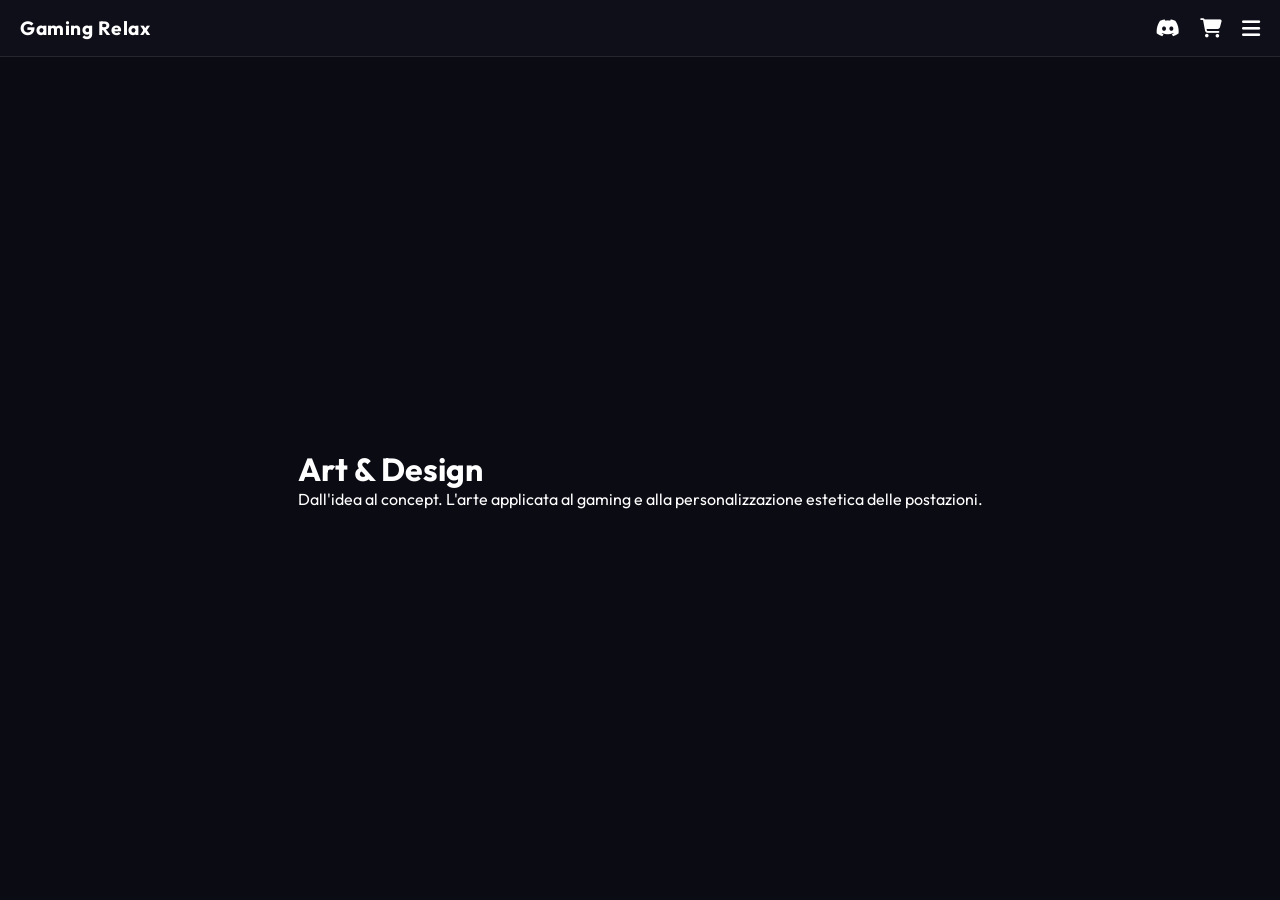
==== art.html @ c6713aaa "Create art.html" ====
<!DOCTYPE html>
<html lang="it">
<head>
    <meta charset="UTF-8">
    <meta name="viewport" content="width=device-width, initial-scale=1.0">
    <title>Art & Design - Gaming Relax</title>
    <link rel="stylesheet" href="style.css">
    <link href="https://fonts.googleapis.com/css2?family=Outfit:wght@300;400;600;700&display=swap" rel="stylesheet">
    <link rel="stylesheet" href="https://cdnjs.cloudflare.com/ajax/libs/font-awesome/6.4.0/css/all.min.css">
</head>
<body>

    <header class="site-header">
        <div class="logo-container">
            <img src="logo.png" alt="Logo" class="logo-img" onerror="this.style.display='none'">
            <span class="logo-text">Gaming Relax</span>
        </div>
        <div class="nav-icons">
            <a href="https://discord.com" target="_blank" class="icon-link"><i class="fa-brands fa-discord"></i></a>
            <a href="carrello.html" class="icon-link cart-icon"><i class="fa-solid fa-cart-shopping"></i></a>
            <button class="menu-btn" id="menuToggle"><i class="fa-solid fa-bars"></i></button>
        </div>
    </header>

    <nav class="dropdown-menu" id="dropdownMenu">
        <a href="index.html">Home</a>
        <a href="store.html">Store</a>
        <a href="art.html">Art & Design</a>
        <a href="chisiamo.html">Chi Siamo</a>
        <a href="contatti.html">Contatti</a>
    </nav>

    <main class="main-content">
        <div class="art-container">
            <h1 class="page-title">Art & Design</h1>
            <p class="about-text">Dall'idea al concept. L'arte applicata al gaming e alla personalizzazione estetica delle postazioni.</p>
        </div>
    </main>

    <script>
        const menuToggle = document.getElementById('menuToggle');
        const dropdownMenu = document.getElementById('dropdownMenu');
        menuToggle.addEventListener('click', () => dropdownMenu.classList.toggle('active'));
    </script>
</body>
</html>
---- style.css ----
* {
    margin: 0;
    padding: 0;
    box-sizing: border-box;
    font-family: 'Outfit', sans-serif;
}

body {
    background-color: #0b0b14;
    color: #ffffff;
    min-height: 100vh;
    display: flex;
    flex-direction: column;
}

/* Header */
.site-header {
    display: flex;
    justify-content: space-between;
    align-items: center;
    padding: 15px 20px;
    background-color: rgba(15, 15, 26, 0.95);
    border-bottom: 1px solid rgba(255, 255, 255, 0.1);
    position: sticky;
    top: 0;
    z-index: 1000;
}

.logo-container {
    display: flex;
    align-items: center;
    gap: 10px;
}

.logo-img {
    width: 35px;
    height: 35px;
    border-radius: 50%;
    object-fit: cover;
}

.logo-text {
    font-size: 1.2rem;
    font-weight: 700;
    letter-spacing: 0.5px;
}

.nav-icons {
    display: flex;
    align-items: center;
    gap: 20px;
}

.icon-link {
    color: #ffffff;
    font-size: 1.2rem;
    text-decoration: none;
    transition: color 0.2s;
}

.icon-link:hover {
    color: #ccff00;
}

.menu-btn {
    background: none;
    border: none;
    color: #ffffff;
    font-size: 1.3rem;
    cursor: pointer;
}

/* Menu a tendina */
.dropdown-menu {
    position: absolute;
    top: 65px;
    right: 20px;
    background-color: #161625;
    border: 1px solid rgba(255, 255, 255, 0.1);
    border-radius: 12px;
    display: flex;
    flex-direction: column;
    width: 180px;
    box-shadow: 0 10px 30px rgba(0,0,0,0.5);
    opacity: 0;
    pointer-events: none;
    transform: translateY(-10px);
    transition: all 0.3s ease;
    z-index: 999;
}

.dropdown-menu.active {
    opacity: 1;
    pointer-events: auto;
    transform: translateY(0);
}

.dropdown-menu a {
    padding: 12px 20px;
    color: #ffffff;
    text-decoration: none;
    font-size: 0.95rem;
    border-bottom: 1px solid rgba(255, 255, 255, 0.05);
    transition: background 0.2s, color 0.2s;
}

.dropdown-menu a:last-child {
    border-bottom: none;
}

.dropdown-menu a:hover {
    background-color: rgba(204, 255, 0, 0.1);
    color: #ccff00;
}

/* Main Content */
.main-content {
    flex: 1;
    display: flex;
    justify-content: center;
    align-items: center;
    padding: 20px;
}

/* Product Card */
.product-card {
    background-color: #131320;
    border: 1px solid rgba(255, 255, 255, 0.08);
    border-radius: 16px;
    width: 100%;
    max-width: 400px;
    overflow: hidden;
    box-shadow: 0 8px 32px rgba(0, 0, 0, 0.4);
}

.product-banner {
    height: 220px;
    background: linear-gradient(135deg, #0f2027, #203a43, #2c5364);
    background-size: cover;
    background-position: center;
    display: flex;
    align-items: center;
    justify-content: center;
    position: relative;
    border-bottom: 1px solid rgba(255, 255, 255, 0.05);
}

.banner-text-overlay {
    font-size: 2rem;
    font-weight: 700;
    color: #ccff00;
    text-shadow: 0 0 15px rgba(204, 255, 0, 0.6);
    letter-spacing: 2px;
}

.product-info {
    padding: 20px;
}

.product-category {
    font-size: 0.8rem;
    color: #b19cd9;
    font-weight: 600;
    letter-spacing: 1px;
    text-transform: uppercase;
}

.product-title-row {
    display: flex;
    justify-content: space-between;
    align-items: center;
    margin-top: 8px;
    margin-bottom: 20px;
}

.product-title-row h2 {
    font-size: 1.4rem;
    font-weight: 600;
}

.wishlist-icons {
    display: flex;
    gap: 10px;
    font-size: 1.2rem;
}

.wishlist-icons .fa-regular {
    color: #aaa;
}

.active-heart {
    color: #b19cd9;
}

.product-footer {
    display: flex;
    justify-content: space-between;
    align-items: center;
}

.price {
    font-size: 1.2rem;
    font-weight: 700;
}

.btn-buy {
    background-color: #ccff00;
    color: #000000;
    padding: 10px 24px;
    border-radius: 8px;
    font-weight: 700;
    text-decoration: none;
    transition: transform 0.2s, box-shadow 0.2s;
}

.btn-buy:hover {
    transform: scale(1.05);
    box-shadow: 0 0 15px rgba(204, 255, 0, 0.4);
}
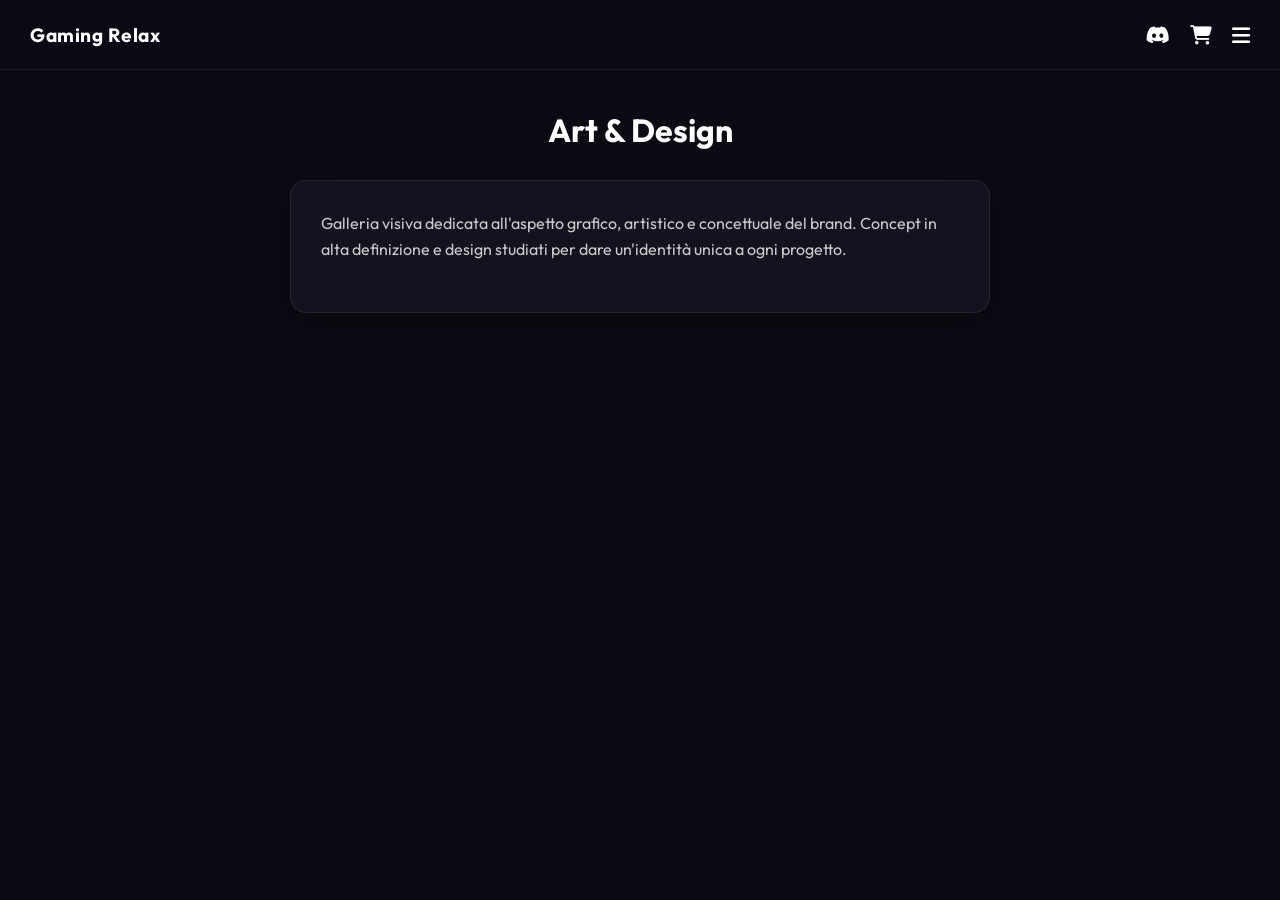
==== commit a8a2486f: "Update art.html" ====
--- a/art.html
+++ b/art.html
@@ -24,16 +24,17 @@
 
     <nav class="dropdown-menu" id="dropdownMenu">
         <a href="index.html">Home</a>
-        <a href="store.html">Store</a>
+        <a href="work.html">Work</a>
+        <a href="custom.html">Custom</a>
         <a href="art.html">Art & Design</a>
-        <a href="chisiamo.html">Chi Siamo</a>
+        <a href="about.html">Chi Siamo</a>
         <a href="contatti.html">Contatti</a>
     </nav>
 
     <main class="main-content">
-        <div class="art-container">
-            <h1 class="page-title">Art & Design</h1>
-            <p class="about-text">Dall'idea al concept. L'arte applicata al gaming e alla personalizzazione estetica delle postazioni.</p>
+        <h1 class="page-title">Art & Design</h1>
+        <div class="content-box">
+            <p class="section-text">Galleria visiva dedicata all'aspetto grafico, artistico e concettuale del brand. Concept in alta definizione e design studiati per dare un'identità unica a ogni progetto.</p>
         </div>
     </main>
 
--- a/style.css
+++ b/style.css
@@ -13,30 +13,35 @@
     flex-direction: column;
 }
 
-/* Header */
+/* HEADER FISSA */
 .site-header {
+    position: fixed;
+    top: 0;
+    left: 0;
+    width: 100%;
+    height: 70px;
+    background-color: rgba(11, 11, 20, 0.9);
+    backdrop-filter: blur(10px);
     display: flex;
     justify-content: space-between;
     align-items: center;
-    padding: 15px 20px;
-    background-color: rgba(15, 15, 26, 0.95);
-    border-bottom: 1px solid rgba(255, 255, 255, 0.1);
-    position: sticky;
-    top: 0;
+    padding: 0 30px;
+    border-bottom: 1px solid rgba(255, 255, 255, 0.08);
     z-index: 1000;
 }
 
 .logo-container {
     display: flex;
     align-items: center;
-    gap: 10px;
+    gap: 12px;
 }
 
 .logo-img {
-    width: 35px;
-    height: 35px;
+    width: 40px;
+    height: 40px;
     border-radius: 50%;
     object-fit: cover;
+    border: 2px solid #ccff00;
 }
 
 .logo-text {
@@ -54,8 +59,8 @@
 .icon-link {
     color: #ffffff;
     font-size: 1.2rem;
+    transition: color 0.2s ease;
     text-decoration: none;
-    transition: color 0.2s;
 }
 
 .icon-link:hover {
@@ -68,152 +73,329 @@
     color: #ffffff;
     font-size: 1.3rem;
     cursor: pointer;
-}
-
-/* Menu a tendina */
+    transition: color 0.2s ease;
+}
+
+.menu-btn:hover {
+    color: #ccff00;
+}
+
+/* MENU A TENDINA */
 .dropdown-menu {
-    position: absolute;
-    top: 65px;
-    right: 20px;
-    background-color: #161625;
-    border: 1px solid rgba(255, 255, 255, 0.1);
-    border-radius: 12px;
-    display: flex;
-    flex-direction: column;
-    width: 180px;
-    box-shadow: 0 10px 30px rgba(0,0,0,0.5);
-    opacity: 0;
-    pointer-events: none;
-    transform: translateY(-10px);
-    transition: all 0.3s ease;
+    position: fixed;
+    top: 70px;
+    right: -100%;
+    width: 280px;
+    height: calc(100vh - 70px);
+    background-color: #131320;
+    border-left: 1px solid rgba(255, 255, 255, 0.08);
+    display: flex;
+    flex-direction: column;
+    padding: 30px;
+    gap: 20px;
+    transition: right 0.3s ease-in-out;
     z-index: 999;
 }
 
 .dropdown-menu.active {
-    opacity: 1;
-    pointer-events: auto;
-    transform: translateY(0);
+    right: 0;
 }
 
 .dropdown-menu a {
-    padding: 12px 20px;
-    color: #ffffff;
+    color: #cccccc;
     text-decoration: none;
-    font-size: 0.95rem;
-    border-bottom: 1px solid rgba(255, 255, 255, 0.05);
-    transition: background 0.2s, color 0.2s;
-}
-
-.dropdown-menu a:last-child {
-    border-bottom: none;
+    font-size: 1.1rem;
+    font-weight: 600;
+    transition: color 0.2s ease;
 }
 
 .dropdown-menu a:hover {
-    background-color: rgba(204, 255, 0, 0.1);
     color: #ccff00;
 }
 
-/* Main Content */
+/* MAIN CONTENT CONTAINER */
 .main-content {
+    margin-top: 90px;
+    padding: 20px;
     flex: 1;
     display: flex;
-    justify-content: center;
-    align-items: center;
-    padding: 20px;
-}
-
-/* Product Card */
+    flex-direction: column;
+    align-items: center;
+    max-width: 1200px;
+    width: 100%;
+    margin-left: auto;
+    margin-right: auto;
+}
+
+.page-title {
+    font-size: 2rem;
+    font-weight: 700;
+    margin-bottom: 30px;
+    color: #ffffff;
+    text-align: center;
+}
+
+/* HERO SECTION (HOME) */
+.hero-section {
+    width: 100%;
+    padding: 60px 20px;
+    text-align: center;
+    background: radial-gradient(circle at center, #1b1b3a 0%, #0b0b14 70%);
+    border-radius: 20px;
+    margin-bottom: 40px;
+    border: 1px solid rgba(255, 255, 255, 0.05);
+}
+
+.hero-title {
+    font-size: 2.5rem;
+    font-weight: 700;
+    color: #ffffff;
+    margin-bottom: 15px;
+    letter-spacing: -0.5px;
+}
+
+.hero-title span {
+    color: #ccff00;
+}
+
+/* GRIGLIA PRODOTTI / VETRINA */
+.products-grid {
+    display: grid;
+    grid-template-columns: repeat(auto-fit, minmax(280px, 1fr));
+    gap: 25px;
+    width: 100%;
+}
+
 .product-card {
     background-color: #131320;
     border: 1px solid rgba(255, 255, 255, 0.08);
     border-radius: 16px;
-    width: 100%;
-    max-width: 400px;
     overflow: hidden;
-    box-shadow: 0 8px 32px rgba(0, 0, 0, 0.4);
+    display: flex;
+    flex-direction: column;
+    transition: transform 0.2s ease, border-color 0.2s ease;
+}
+
+.product-card:hover {
+    transform: translateY(-5px);
+    border-color: rgba(204, 255, 0, 0.3);
 }
 
 .product-banner {
-    height: 220px;
-    background: linear-gradient(135deg, #0f2027, #203a43, #2c5364);
-    background-size: cover;
-    background-position: center;
+    height: 180px;
+    position: relative;
     display: flex;
     align-items: center;
     justify-content: center;
-    position: relative;
-    border-bottom: 1px solid rgba(255, 255, 255, 0.05);
+    background: linear-gradient(135deg, #2b1055, #7597de);
+}
+
+.wishlist-btn {
+    position: absolute;
+    top: 15px;
+    right: 15px;
+    background: rgba(0, 0, 0, 0.4);
+    border: none;
+    color: #ffffff;
+    width: 35px;
+    height: 35px;
+    border-radius: 50%;
+    cursor: pointer;
+    display: flex;
+    align-items: center;
+    justify-content: center;
+    transition: background 0.2s, color 0.2s;
+}
+
+.wishlist-btn:hover {
+    background: #ff3366;
+    color: #fff;
 }
 
 .banner-text-overlay {
-    font-size: 2rem;
-    font-weight: 700;
-    color: #ccff00;
-    text-shadow: 0 0 15px rgba(204, 255, 0, 0.6);
+    font-size: 1.5rem;
+    font-weight: 700;
     letter-spacing: 2px;
+    color: #ffffff;
+    text-shadow: 0 2px 10px rgba(0,0,0,0.5);
 }
 
 .product-info {
     padding: 20px;
+    display: flex;
+    flex-direction: column;
+    gap: 12px;
+    flex: 1;
 }
 
 .product-category {
-    font-size: 0.8rem;
-    color: #b19cd9;
-    font-weight: 600;
+    font-size: 0.75rem;
+    font-weight: 700;
+    color: #d946ef;
+    text-transform: uppercase;
     letter-spacing: 1px;
-    text-transform: uppercase;
-}
-
-.product-title-row {
+}
+
+.product-name {
+    font-size: 1.25rem;
+    font-weight: 700;
+    color: #ffffff;
+}
+
+.product-footer {
     display: flex;
     justify-content: space-between;
     align-items: center;
-    margin-top: 8px;
-    margin-bottom: 20px;
-}
-
-.product-title-row h2 {
-    font-size: 1.4rem;
-    font-weight: 600;
-}
-
-.wishlist-icons {
-    display: flex;
-    gap: 10px;
-    font-size: 1.2rem;
-}
-
-.wishlist-icons .fa-regular {
-    color: #aaa;
-}
-
-.active-heart {
-    color: #b19cd9;
-}
-
-.product-footer {
-    display: flex;
-    justify-content: space-between;
-    align-items: center;
+    margin-top: auto;
+    padding-top: 15px;
+    border-top: 1px solid rgba(255, 255, 255, 0.05);
 }
 
 .price {
     font-size: 1.2rem;
     font-weight: 700;
+    color: #ffffff;
 }
 
 .btn-buy {
     background-color: #ccff00;
-    color: #000000;
-    padding: 10px 24px;
-    border-radius: 8px;
+    color: #0b0b14;
+    padding: 10px 20px;
+    border-radius: 10px;
     font-weight: 700;
     text-decoration: none;
-    transition: transform 0.2s, box-shadow 0.2s;
+    transition: background 0.2s, transform 0.1s;
 }
 
 .btn-buy:hover {
-    transform: scale(1.05);
-    box-shadow: 0 0 15px rgba(204, 255, 0, 0.4);
-}
+    background-color: #b3e600;
+    transform: scale(1.02);
+}
+
+/* SEZIONI GENERALI (Work, Custom, Art, About, Contatti, Carrello) */
+.content-box {
+    background-color: #131320;
+    border: 1px solid rgba(255, 255, 255, 0.08);
+    border-radius: 16px;
+    padding: 30px;
+    width: 100%;
+    max-width: 700px;
+    box-shadow: 0 8px 32px rgba(0, 0, 0, 0.4);
+}
+
+.section-text {
+    font-size: 1rem;
+    color: #cccccc;
+    line-height: 1.6;
+    margin-bottom: 20px;
+}
+
+/* CARRELLO & CHECKOUT SPECIFICO */
+.checkout-container {
+    display: flex;
+    flex-direction: column;
+    gap: 20px;
+    width: 100%;
+    max-width: 600px;
+}
+
+.coupon-box {
+    display: flex;
+    gap: 10px;
+}
+
+.coupon-input {
+    flex: 1;
+    background-color: #0b0b14;
+    border: 1px solid rgba(255, 255, 255, 0.1);
+    border-radius: 10px;
+    padding: 12px 15px;
+    color: #ffffff;
+    font-size: 0.95rem;
+}
+
+.coupon-input:focus {
+    outline: none;
+    border-color: #ccff00;
+}
+
+.coupon-btn {
+    background-color: #ffffff;
+    color: #0b0b14;
+    border: none;
+    border-radius: 10px;
+    padding: 0 20px;
+    font-weight: 700;
+    cursor: pointer;
+    transition: background 0.2s;
+}
+
+.coupon-btn:hover {
+    background-color: #ccff00;
+}
+
+.shipping-info {
+    font-size: 0.9rem;
+    color: #999999;
+    background-color: rgba(255, 255, 255, 0.02);
+    border-left: 3px solid #d946ef;
+    padding: 15px;
+    border-radius: 0 10px 10px 0;
+    line-height: 1.5;
+}
+
+.cost-summary {
+    display: flex;
+    flex-direction: column;
+    gap: 10px;
+    padding: 20px 0;
+    border-top: 1px solid rgba(255, 255, 255, 0.08);
+    border-bottom: 1px solid rgba(255, 255, 255, 0.08);
+}
+
+.cost-row {
+    display: flex;
+    justify-content: space-between;
+    font-size: 0.95rem;
+    color: #cccccc;
+}
+
+.cost-row.total {
+    font-size: 1.2rem;
+    font-weight: 700;
+    color: #ccff00;
+}
+
+.tax-note {
+    font-size: 0.8rem;
+    color: #777777;
+    font-style: italic;
+}
+
+/* PAGAMENTI ESTERNI */
+.payments-grid {
+    display: grid;
+    grid-template-columns: repeat(2, 1fr);
+    gap: 15px;
+    width: 100%;
+}
+
+.payment-btn {
+    background-color: #1c1c2e;
+    border: 1px solid rgba(255, 255, 255, 0.1);
+    padding: 15px;
+    border-radius: 12px;
+    color: #ffffff;
+    text-decoration: none;
+    font-weight: 600;
+    display: flex;
+    align-items: center;
+    justify-content: center;
+    gap: 10px;
+    transition: background 0.2s, border-color 0.2s;
+}
+
+.payment-btn:hover {
+    background-color: #25253d;
+    border-color: #ccff00;
+}
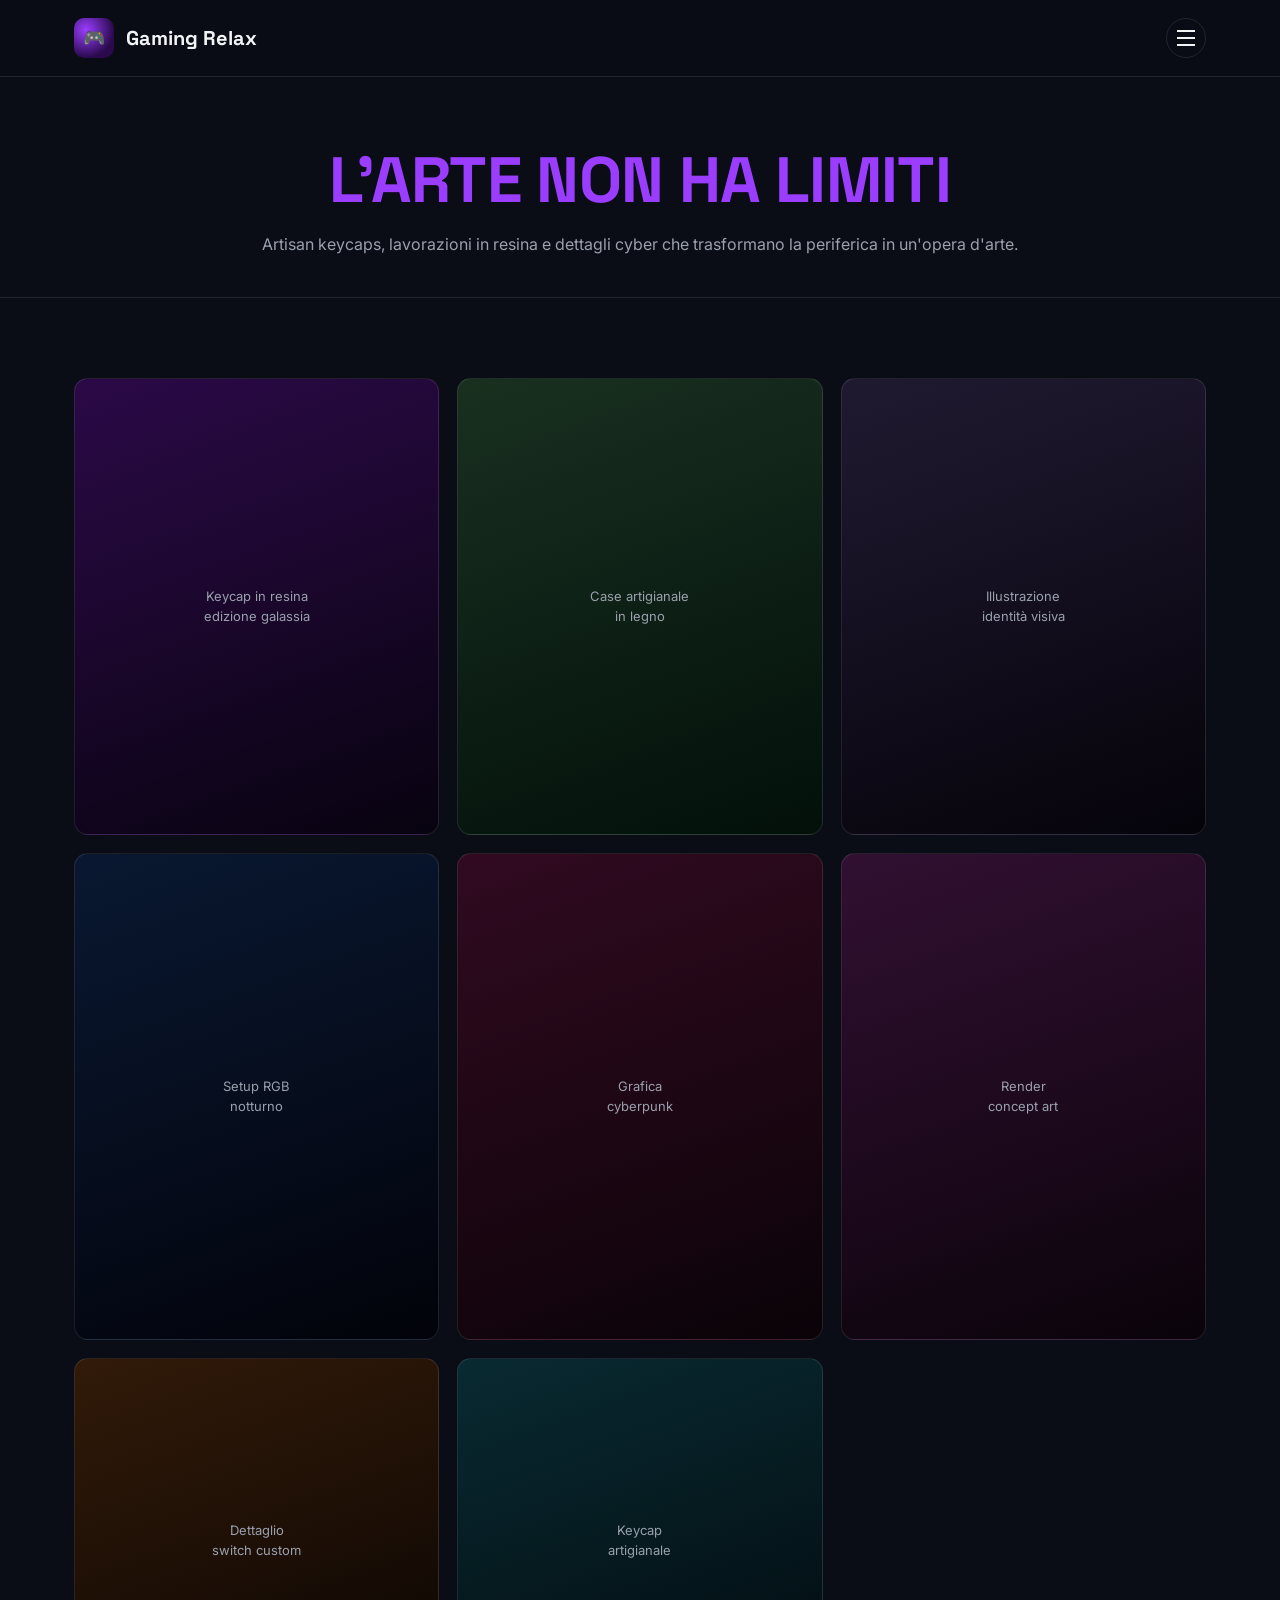
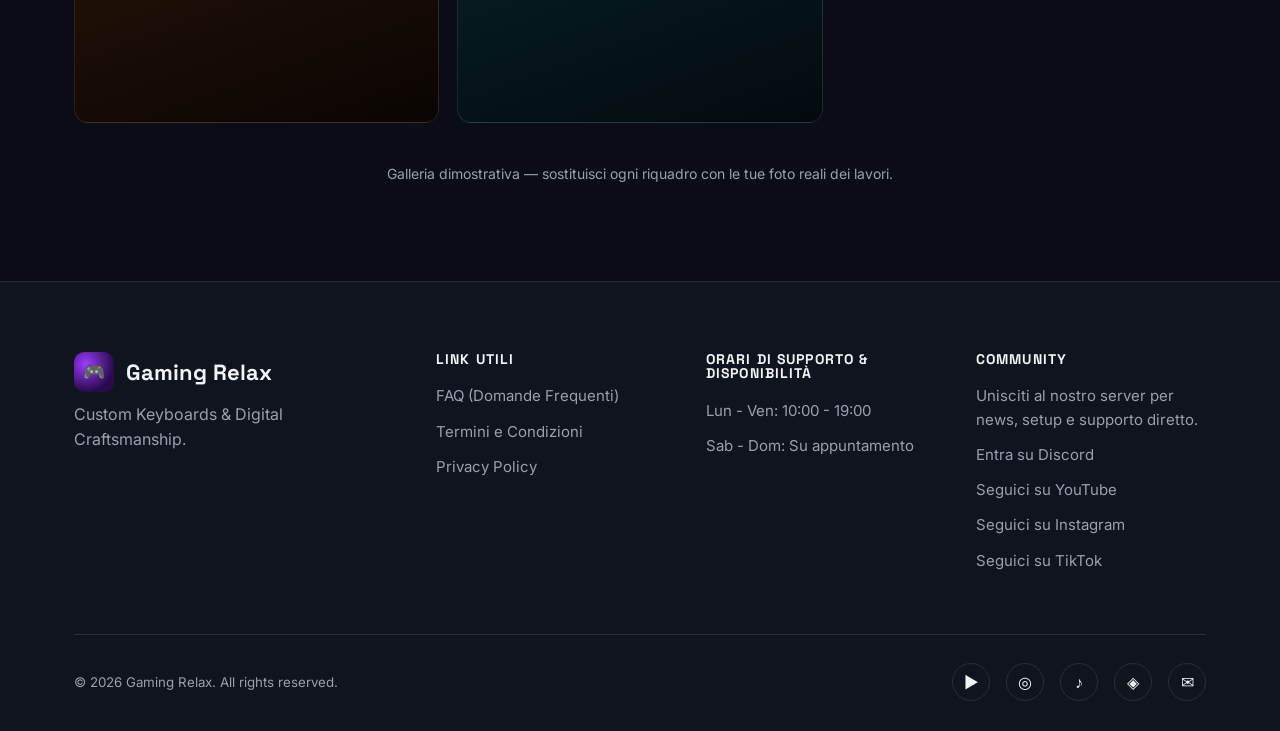
==== commit aaa11105: "Add files via upload" ====
--- a/art.html
+++ b/art.html
@@ -1,47 +1,104 @@
 <!DOCTYPE html>
 <html lang="it">
 <head>
-    <meta charset="UTF-8">
-    <meta name="viewport" content="width=device-width, initial-scale=1.0">
-    <title>Art & Design - Gaming Relax</title>
-    <link rel="stylesheet" href="style.css">
-    <link href="https://fonts.googleapis.com/css2?family=Outfit:wght@300;400;600;700&display=swap" rel="stylesheet">
-    <link rel="stylesheet" href="https://cdnjs.cloudflare.com/ajax/libs/font-awesome/6.4.0/css/all.min.css">
+<meta charset="UTF-8">
+<meta name="viewport" content="width=device-width, initial-scale=1.0">
+<title>Art — Gaming Relax</title>
+<meta name="description" content="L'arte non ha limiti. Artisan keycaps, lavorazioni in resina e dettagli cyber che trasformano la periferica in un'opera d'arte.">
+<link rel="preconnect" href="https://fonts.googleapis.com">
+<link href="https://fonts.googleapis.com/css2?family=Space+Grotesk:wght@500;700&family=Inter:wght@400;500;600&display=swap" rel="stylesheet">
+<link rel="stylesheet" href="css/style.css">
 </head>
 <body>
 
-    <header class="site-header">
-        <div class="logo-container">
-            <img src="logo.png" alt="Logo" class="logo-img" onerror="this.style.display='none'">
-            <span class="logo-text">Gaming Relax</span>
-        </div>
-        <div class="nav-icons">
-            <a href="https://discord.com" target="_blank" class="icon-link"><i class="fa-brands fa-discord"></i></a>
-            <a href="carrello.html" class="icon-link cart-icon"><i class="fa-solid fa-cart-shopping"></i></a>
-            <button class="menu-btn" id="menuToggle"><i class="fa-solid fa-bars"></i></button>
-        </div>
-    </header>
+<header class="site-header">
+  <div class="container">
+    <a href="index.html" class="brand">
+      <span class="brand__logo">🎮</span>
+      Gaming Relax
+    </a>
+    <div class="header-actions">
+      <span id="auth-area"></span>
+      <button class="nav-toggle" aria-label="Apri il menu" aria-expanded="false">
+        <span></span><span></span><span></span>
+      </button>
+      <nav class="main-nav">
+        <a href="index.html">Home</a>
+        <a href="store.html">Store</a>
+        <a href="custom.html">Custom</a>
+        <a href="art.html" class="active">Art</a>
+        <a href="team.html">Team</a>
+        <a href="contatti.html">Contatti</a>
+      </nav>
+    </div>
+  </div>
+</header>
 
-    <nav class="dropdown-menu" id="dropdownMenu">
-        <a href="index.html">Home</a>
-        <a href="work.html">Work</a>
-        <a href="custom.html">Custom</a>
-        <a href="art.html">Art & Design</a>
-        <a href="about.html">Chi Siamo</a>
-        <a href="contatti.html">Contatti</a>
-    </nav>
+<section class="art-hero">
+  <div class="container">
+    <h1>L'arte non ha limiti</h1>
+    <p class="lede" style="margin:18px auto 0;">Artisan keycaps, lavorazioni in resina e dettagli cyber che trasformano la periferica in un'opera d'arte.</p>
+  </div>
+</section>
 
-    <main class="main-content">
-        <h1 class="page-title">Art & Design</h1>
-        <div class="content-box">
-            <p class="section-text">Galleria visiva dedicata all'aspetto grafico, artistico e concettuale del brand. Concept in alta definizione e design studiati per dare un'identità unica a ogni progetto.</p>
-        </div>
-    </main>
+<section>
+  <div class="container">
+    <div class="gallery-grid">
+      <div class="gallery-item" style="aspect-ratio:4/5;background:linear-gradient(160deg,#2a0a45,#08030f);">Keycap in resina<br>edizione galassia</div>
+      <div class="gallery-item" style="aspect-ratio:3/4;background:linear-gradient(160deg,#0a1830,#02030a);">Setup RGB<br>notturno</div>
+      <div class="gallery-item" style="aspect-ratio:1/1;background:linear-gradient(160deg,#301a0a,#0a0503);">Dettaglio<br>switch custom</div>
+      <div class="gallery-item" style="aspect-ratio:4/5;background:linear-gradient(160deg,#1a3020,#03100a);">Case artigianale<br>in legno</div>
+      <div class="gallery-item" style="aspect-ratio:3/4;background:linear-gradient(160deg,#300a20,#0a0308);">Grafica<br>cyberpunk</div>
+      <div class="gallery-item" style="aspect-ratio:1/1;background:linear-gradient(160deg,#0a2a30,#030a0f);">Keycap<br>artigianale</div>
+      <div class="gallery-item" style="aspect-ratio:4/5;background:linear-gradient(160deg,#201a30,#05030a);">Illustrazione<br>identità visiva</div>
+      <div class="gallery-item" style="aspect-ratio:3/4;background:linear-gradient(160deg,#301030,#0a030a);">Render<br>concept art</div>
+    </div>
+    <p style="text-align:center;margin-top:40px;font-size:14px;">Galleria dimostrativa — sostituisci ogni riquadro con le tue foto reali dei lavori.</p>
+  </div>
+</section>
 
-    <script>
-        const menuToggle = document.getElementById('menuToggle');
-        const dropdownMenu = document.getElementById('dropdownMenu');
-        menuToggle.addEventListener('click', () => dropdownMenu.classList.toggle('active'));
-    </script>
+<footer class="site-footer">
+  <div class="container">
+    <div class="footer-grid">
+      <div>
+        <div class="footer-brand"><span class="brand__logo">🎮</span> Gaming Relax</div>
+        <p>Custom Keyboards &amp; Digital Craftsmanship.</p>
+      </div>
+      <div class="footer-col">
+        <h4>Link utili</h4>
+        <a href="faq.html">FAQ (Domande Frequenti)</a>
+        <a href="termini.html">Termini e Condizioni</a>
+        <a href="privacy.html">Privacy Policy</a>
+      </div>
+      <div class="footer-col">
+        <h4>Orari di supporto &amp; disponibilità</h4>
+        <p>Lun - Ven: 10:00 - 19:00</p>
+        <p>Sab - Dom: Su appuntamento</p>
+      </div>
+      <div class="footer-col">
+        <h4>Community</h4>
+        <p>Unisciti al nostro server per news, setup e supporto diretto.</p>
+        <a class="social-link" href="#">Entra su Discord</a>
+        <a class="social-link" href="#">Seguici su YouTube</a>
+        <a class="social-link" href="#">Seguici su Instagram</a>
+        <a class="social-link" href="#">Seguici su TikTok</a>
+      </div>
+    </div>
+    <div class="footer-bottom">
+      <small>© 2026 Gaming Relax. All rights reserved.</small>
+      <div class="socials">
+        <a href="#" aria-label="YouTube">▶</a>
+        <a href="#" aria-label="Instagram">◎</a>
+        <a href="#" aria-label="TikTok">♪</a>
+        <a href="#" aria-label="Discord">◈</a>
+        <a href="#" aria-label="Email">✉</a>
+      </div>
+    </div>
+  </div>
+</footer>
+
+<script src="js/script.js"></script>
+<script type="module" src="js/firebase-init.js"></script>
+<script type="module" src="js/auth.js"></script>
 </body>
 </html>
--- a/css/style.css
+++ b/css/style.css
@@ -0,0 +1,532 @@
+/* ==========================================================================
+   Gaming Relax — Custom Keyboards & Digital Craftsmanship
+   ========================================================================== */
+
+:root {
+  --bg: #0a0d16;
+  --bg-alt: #10141f;
+  --card: #14182280;
+  --card-solid: #14182a;
+  --border: #ffffff1a;
+  --text: #f2f3f5;
+  --text-dim: #9aa0ac;
+  --lime: #c6ff1a;
+  --lime-dim: #c6ff1a33;
+  --purple: #9b3dff;
+  --purple-dim: #9b3dff33;
+  --font-display: 'Space Grotesk', 'Segoe UI', sans-serif;
+  --font-body: 'Inter', 'Segoe UI', sans-serif;
+  --radius: 14px;
+  --max: 1180px;
+}
+
+* { box-sizing: border-box; }
+
+html { scroll-behavior: smooth; }
+
+body {
+  margin: 0;
+  background: var(--bg);
+  color: var(--text);
+  font-family: var(--font-body);
+  line-height: 1.55;
+  -webkit-font-smoothing: antialiased;
+}
+
+img { max-width: 100%; display: block; }
+
+a { color: inherit; text-decoration: none; }
+
+.container {
+  max-width: var(--max);
+  margin: 0 auto;
+  padding: 0 24px;
+}
+
+h1, h2, h3, h4 {
+  font-family: var(--font-display);
+  font-weight: 700;
+  line-height: 1.05;
+  margin: 0 0 16px;
+  letter-spacing: -0.01em;
+}
+
+p { color: var(--text-dim); margin: 0 0 16px; }
+
+.eyebrow {
+  display: inline-block;
+  font-size: 13px;
+  font-weight: 700;
+  letter-spacing: 0.18em;
+  text-transform: uppercase;
+  margin-bottom: 14px;
+}
+.eyebrow--lime { color: var(--lime); }
+.eyebrow--purple { color: var(--purple); }
+
+.btn {
+  display: inline-flex;
+  align-items: center;
+  gap: 8px;
+  padding: 15px 28px;
+  border-radius: 999px;
+  font-family: var(--font-display);
+  font-weight: 700;
+  font-size: 15px;
+  letter-spacing: 0.02em;
+  cursor: pointer;
+  border: 1px solid transparent;
+  transition: transform .15s ease, background .2s ease, color .2s ease, border-color .2s ease;
+}
+.btn:hover { transform: translateY(-2px); }
+.btn:focus-visible { outline: 2px solid var(--lime); outline-offset: 3px; }
+
+.btn--lime { background: var(--lime); color: #0a0d16; }
+.btn--lime:hover { background: #d9ff5c; }
+
+.btn--outline { background: transparent; color: var(--text); border-color: var(--border); }
+.btn--outline:hover { border-color: var(--lime); color: var(--lime); }
+
+.btn--ghost-lime { background: transparent; color: var(--lime); border: 1px solid var(--lime-dim); }
+.btn--ghost-lime:hover { background: var(--lime-dim); }
+
+/* ---------------- Header ---------------- */
+.site-header {
+  position: sticky;
+  top: 0;
+  z-index: 100;
+  background: #0a0d16ee;
+  backdrop-filter: blur(10px);
+  border-bottom: 1px solid var(--border);
+}
+.site-header .container {
+  display: flex;
+  align-items: center;
+  justify-content: space-between;
+  height: 76px;
+}
+.brand {
+  display: flex;
+  align-items: center;
+  gap: 12px;
+  font-family: var(--font-display);
+  font-weight: 700;
+  font-size: 20px;
+}
+.brand__logo {
+  width: 40px;
+  height: 40px;
+  border-radius: 10px;
+  background: radial-gradient(circle at 30% 30%, var(--purple), #2a0a4d 70%);
+  display: flex;
+  align-items: center;
+  justify-content: center;
+  font-size: 18px;
+  flex-shrink: 0;
+}
+
+.header-actions { display: flex; align-items: center; gap: 18px; }
+.icon-btn {
+  width: 40px; height: 40px;
+  display: flex; align-items: center; justify-content: center;
+  border-radius: 50%;
+  border: 1px solid var(--border);
+  transition: border-color .2s ease, color .2s ease;
+}
+.icon-btn:hover { border-color: var(--lime); color: var(--lime); }
+
+.nav-toggle {
+  display: flex;
+  flex-direction: column;
+  gap: 5px;
+  width: 40px; height: 40px;
+  align-items: center;
+  justify-content: center;
+  border-radius: 50%;
+  border: 1px solid var(--border);
+  background: none;
+  cursor: pointer;
+}
+.nav-toggle span { width: 18px; height: 2px; background: var(--text); display: block; }
+
+.main-nav {
+  position: absolute;
+  top: 76px;
+  right: 24px;
+  background: #10141fee;
+  backdrop-filter: blur(14px);
+  border: 1px solid var(--border);
+  border-radius: var(--radius);
+  padding: 10px;
+  display: none;
+  flex-direction: column;
+  min-width: 200px;
+  box-shadow: 0 20px 40px #00000066;
+}
+.main-nav.open { display: flex; }
+.main-nav a {
+  padding: 12px 16px;
+  border-radius: 8px;
+  font-weight: 600;
+  color: var(--text);
+}
+.main-nav a:hover { background: var(--lime-dim); color: var(--lime); }
+.main-nav a.active { color: var(--lime); }
+
+/* ---------------- Hero ---------------- */
+.hero {
+  padding: 90px 0 70px;
+  text-align: center;
+  border-bottom: 1px solid var(--border);
+}
+.hero h1 {
+  font-size: clamp(40px, 8vw, 84px);
+  text-transform: uppercase;
+}
+.hero h1 .accent { color: var(--lime); }
+.hero .lede {
+  max-width: 560px;
+  margin: 24px auto 34px;
+  font-size: 18px;
+}
+.page-hero {
+  padding: 70px 0 50px;
+  border-bottom: 1px solid var(--border);
+  text-align: center;
+}
+.page-hero h1 { font-size: clamp(34px, 6vw, 60px); text-transform: uppercase; }
+.page-hero .lede { max-width: 620px; margin: 18px auto 0; font-size: 17px; }
+.page-hero--purple {
+  background: radial-gradient(ellipse at 50% 0%, #9b3dff22, transparent 65%);
+}
+.page-hero--purple h1 { color: var(--purple); }
+
+/* ---------------- Sections generic ---------------- */
+section { padding: 80px 0; }
+.section-head { text-align: center; max-width: 640px; margin: 0 auto 50px; }
+.section-head h2 { font-size: clamp(28px, 4.5vw, 44px); }
+
+/* ---------------- Numbered feature cards (home) ---------------- */
+.feature-grid {
+  display: grid;
+  grid-template-columns: repeat(auto-fit, minmax(260px, 1fr));
+  gap: 20px;
+}
+.feature-card {
+  position: relative;
+  border-radius: var(--radius);
+  border: 1px solid var(--border);
+  background: linear-gradient(160deg, #171c29, #0d1019);
+  padding: 32px 28px;
+  min-height: 230px;
+  display: flex;
+  flex-direction: column;
+  justify-content: flex-end;
+  overflow: hidden;
+  transition: border-color .2s ease, transform .2s ease;
+}
+.feature-card:hover { transform: translateY(-4px); border-color: var(--lime-dim); }
+.feature-card__num {
+  position: absolute;
+  top: 22px; left: 28px;
+  font-family: var(--font-display);
+  font-size: 14px;
+  font-weight: 700;
+  color: var(--lime);
+  letter-spacing: 0.1em;
+}
+.feature-card h3 { font-size: 24px; margin-bottom: 8px; }
+.feature-card p { margin-bottom: 14px; font-size: 15px; }
+.feature-card__link { color: var(--lime); font-weight: 700; font-size: 14px; }
+
+/* ---------------- Team intro / studio band ---------------- */
+.studio-band {
+  border-top: 1px solid var(--border);
+  padding: 90px 0;
+  background: radial-gradient(ellipse at 30% 20%, #3a1a6633, transparent 60%),
+              radial-gradient(ellipse at 80% 80%, #1a2f6633, transparent 60%);
+}
+.studio-band h2 { font-size: clamp(32px, 6vw, 56px); text-transform: uppercase; max-width: 700px; }
+.studio-band p { max-width: 560px; font-size: 17px; }
+
+/* ---------------- CTA banner ---------------- */
+.cta-banner {
+  border: 1px solid var(--border);
+  border-radius: 24px;
+  background: #12151f;
+  padding: 70px 32px;
+  text-align: center;
+}
+.cta-banner h2 { font-size: clamp(28px, 5vw, 46px); text-transform: uppercase; max-width: 760px; margin: 0 auto 30px; }
+
+/* ---------------- Team cards ---------------- */
+.filter-row {
+  display: flex;
+  flex-wrap: wrap;
+  gap: 12px;
+  justify-content: center;
+  margin-bottom: 46px;
+}
+.filter-pill {
+  padding: 12px 24px;
+  border-radius: 999px;
+  border: 1px solid var(--border);
+  font-weight: 700;
+  font-size: 14px;
+  cursor: pointer;
+  background: transparent;
+  color: var(--text);
+  transition: all .2s ease;
+}
+.filter-pill.active, .filter-pill:hover { background: var(--lime); color: #0a0d16; border-color: var(--lime); }
+
+.team-grid {
+  display: grid;
+  grid-template-columns: repeat(auto-fit, minmax(240px, 1fr));
+  gap: 24px;
+}
+.team-card {
+  border-radius: var(--radius);
+  overflow: hidden;
+  border: 1px solid var(--border);
+  background: var(--card-solid);
+}
+.team-card__photo {
+  aspect-ratio: 3/4;
+  background: #000 center/cover;
+  filter: grayscale(1) contrast(1.05);
+}
+.team-card__body { padding: 20px; text-align: center; }
+.team-card__body h3 { font-size: 20px; margin-bottom: 4px; }
+.team-card__body span { color: var(--lime); font-size: 13px; font-weight: 700; letter-spacing: 0.05em; text-transform: uppercase; }
+
+/* ---------------- Store ---------------- */
+.store-hero {
+  padding: 70px 0 40px;
+  background: radial-gradient(ellipse at 50% 0%, #0e3d3222, transparent 70%);
+  border-bottom: 1px solid var(--border);
+  text-align: center;
+}
+.store-hero .eyebrow { color: var(--purple); }
+.store-hero h1 { font-size: clamp(34px, 6vw, 58px); }
+
+.product-grid {
+  display: grid;
+  grid-template-columns: repeat(auto-fit, minmax(260px, 1fr));
+  gap: 26px;
+}
+.product-card {
+  border-radius: var(--radius);
+  overflow: hidden;
+  border: 1px solid var(--border);
+  background: var(--card-solid);
+  display: flex;
+  flex-direction: column;
+}
+.product-card__img {
+  aspect-ratio: 16/10;
+  background: linear-gradient(135deg, #061f12, #041008) center/cover;
+  position: relative;
+}
+.product-card__body { padding: 22px; }
+.product-card__cat { color: var(--purple); font-size: 12px; font-weight: 700; letter-spacing: 0.1em; text-transform: uppercase; }
+.product-card__top { display: flex; align-items: flex-start; justify-content: space-between; gap: 12px; }
+.product-card h3 { font-size: 22px; margin: 6px 0 14px; }
+.product-card__footer { display: flex; align-items: center; justify-content: space-between; margin-top: 10px; }
+.product-card__price { font-family: var(--font-display); font-size: 20px; font-weight: 700; }
+.wish-btn {
+  background: none; border: none; color: var(--text-dim); cursor: pointer; font-size: 18px;
+  transition: color .2s ease;
+}
+.wish-btn.active, .wish-btn:hover { color: var(--purple); }
+
+/* ---------------- Art gallery ---------------- */
+.art-hero {
+  padding: 70px 0 40px;
+  text-align: center;
+  border-bottom: 1px solid var(--border);
+  position: relative;
+  overflow: hidden;
+}
+.art-hero h1 { color: var(--purple); font-size: clamp(36px, 7vw, 64px); text-transform: uppercase; }
+.gallery-grid {
+  columns: 3 220px;
+  column-gap: 18px;
+}
+.gallery-grid img, .gallery-item {
+  width: 100%;
+  border-radius: var(--radius);
+  margin-bottom: 18px;
+  border: 1px solid var(--border);
+  break-inside: avoid;
+  filter: saturate(1.05);
+}
+.gallery-item {
+  aspect-ratio: 1;
+  background: linear-gradient(135deg, #1a0a30, #05030a);
+  display: flex; align-items: center; justify-content: center;
+  color: var(--text-dim);
+  font-size: 13px;
+  text-align: center;
+  padding: 12px;
+}
+
+/* ---------------- Custom process ---------------- */
+.process-hero {
+  padding: 70px 0 50px;
+  text-align: center;
+  border-bottom: 1px solid var(--border);
+}
+.process-hero .eyebrow { color: var(--lime); }
+.process-hero h1 { font-size: clamp(32px, 6vw, 54px); color: var(--lime); text-transform: uppercase; }
+.process-list { display: flex; flex-direction: column; gap: 18px; max-width: 760px; margin: 0 auto; }
+.process-step {
+  border: 1px solid var(--border);
+  border-radius: var(--radius);
+  background: var(--card-solid);
+  padding: 30px 32px;
+  position: relative;
+}
+.process-step__num {
+  font-family: var(--font-display);
+  font-size: 15px;
+  color: var(--lime);
+  font-weight: 700;
+  letter-spacing: 0.1em;
+  margin-bottom: 10px;
+  display: block;
+}
+.process-step h3 { font-size: 24px; margin-bottom: 8px; }
+.process-cta { text-align: center; margin-top: 50px; }
+
+/* ---------------- Contact form ---------------- */
+.contact-hero { padding: 70px 0 20px; text-align: center; }
+.contact-hero .eyebrow { color: var(--lime); }
+.contact-hero h1 { font-size: clamp(34px, 6vw, 60px); text-transform: uppercase; }
+.contact-hero .lede { max-width: 560px; margin: 16px auto 0; }
+
+.contact-form-wrap {
+  max-width: 640px;
+  margin: 40px auto 0;
+  padding: 40px;
+  border: 1px solid var(--border);
+  border-radius: var(--radius);
+  background: var(--card-solid);
+}
+.field { margin-bottom: 26px; }
+.field label {
+  display: block;
+  font-size: 13px;
+  font-weight: 700;
+  text-transform: uppercase;
+  letter-spacing: 0.06em;
+  color: var(--text-dim);
+  margin-bottom: 8px;
+}
+.field input, .field select, .field textarea {
+  width: 100%;
+  background: transparent;
+  border: none;
+  border-bottom: 1px solid var(--border);
+  color: var(--text);
+  font-family: var(--font-body);
+  font-size: 16px;
+  padding: 10px 2px;
+  outline: none;
+  transition: border-color .2s ease;
+}
+.field input:focus, .field select:focus, .field textarea:focus { border-color: var(--lime); }
+.field select { background: var(--bg); }
+.field textarea { resize: vertical; min-height: 100px; }
+.form-status { margin-top: 18px; font-size: 14px; color: var(--lime); display: none; }
+.form-status.visible { display: block; }
+
+/* ---------------- FAQ ---------------- */
+.faq-hero { padding: 70px 0 20px; text-align: center; }
+.faq-hero h1 { font-size: clamp(34px, 6vw, 58px); text-transform: uppercase; }
+.faq-list { max-width: 760px; margin: 40px auto 0; display: flex; flex-direction: column; gap: 14px; }
+.faq-item {
+  border: 1px solid var(--border);
+  border-radius: var(--radius);
+  background: var(--card-solid);
+  overflow: hidden;
+}
+.faq-item__q {
+  width: 100%;
+  background: none;
+  border: none;
+  color: var(--text);
+  text-align: left;
+  padding: 24px 26px;
+  font-family: var(--font-display);
+  font-size: 17px;
+  font-weight: 700;
+  display: flex;
+  align-items: center;
+  justify-content: space-between;
+  gap: 20px;
+  cursor: pointer;
+}
+.faq-item__q .sign { color: var(--lime); font-size: 20px; flex-shrink: 0; }
+.faq-item__a {
+  max-height: 0;
+  overflow: hidden;
+  transition: max-height .25s ease;
+  padding: 0 26px;
+}
+.faq-item__a p { padding-bottom: 22px; margin: 0; }
+.faq-item.open .faq-item__a { max-height: 400px; }
+
+/* ---------------- Legal pages ---------------- */
+.legal-hero { padding: 60px 0 10px; text-align: center; }
+.legal-hero h1 { font-size: clamp(30px, 5vw, 48px); text-transform: uppercase; }
+.legal-body { max-width: 760px; margin: 0 auto; padding-bottom: 40px; }
+.legal-body h2 { font-size: 20px; margin-top: 40px; color: var(--lime); }
+.legal-body p, .legal-body li { color: var(--text-dim); font-size: 15px; }
+.legal-body ul { padding-left: 20px; }
+
+/* ---------------- Footer ---------------- */
+.site-footer {
+  border-top: 1px solid var(--border);
+  padding: 70px 0 30px;
+  background: var(--bg-alt);
+}
+.footer-grid {
+  display: grid;
+  grid-template-columns: 1.4fr 1fr 1fr 1fr;
+  gap: 40px;
+  margin-bottom: 50px;
+}
+.footer-brand { display: flex; align-items: center; gap: 12px; font-family: var(--font-display); font-weight: 700; font-size: 22px; margin-bottom: 10px; }
+.footer-col h4 { font-size: 14px; text-transform: uppercase; letter-spacing: 0.08em; margin-bottom: 18px; }
+.footer-col a, .footer-col p { display: block; color: var(--text-dim); font-size: 15px; margin-bottom: 12px; }
+.footer-col a:hover { color: var(--lime); }
+.footer-col .social-link { display: flex; align-items: center; gap: 10px; }
+.footer-bottom {
+  border-top: 1px solid var(--border);
+  padding-top: 28px;
+  display: flex;
+  align-items: center;
+  justify-content: space-between;
+  flex-wrap: wrap;
+  gap: 16px;
+}
+.footer-bottom .socials { display: flex; gap: 16px; }
+.footer-bottom .socials a {
+  width: 38px; height: 38px;
+  border: 1px solid var(--border);
+  border-radius: 50%;
+  display: flex; align-items: center; justify-content: center;
+  transition: border-color .2s ease, color .2s ease;
+}
+.footer-bottom .socials a:hover { border-color: var(--lime); color: var(--lime); }
+.footer-bottom small { color: var(--text-dim); }
+
+@media (max-width: 860px) {
+  .footer-grid { grid-template-columns: 1fr 1fr; }
+}
+@media (max-width: 560px) {
+  .footer-grid { grid-template-columns: 1fr; }
+  section { padding: 56px 0; }
+  .contact-form-wrap, .process-step { padding: 26px 22px; }
+}
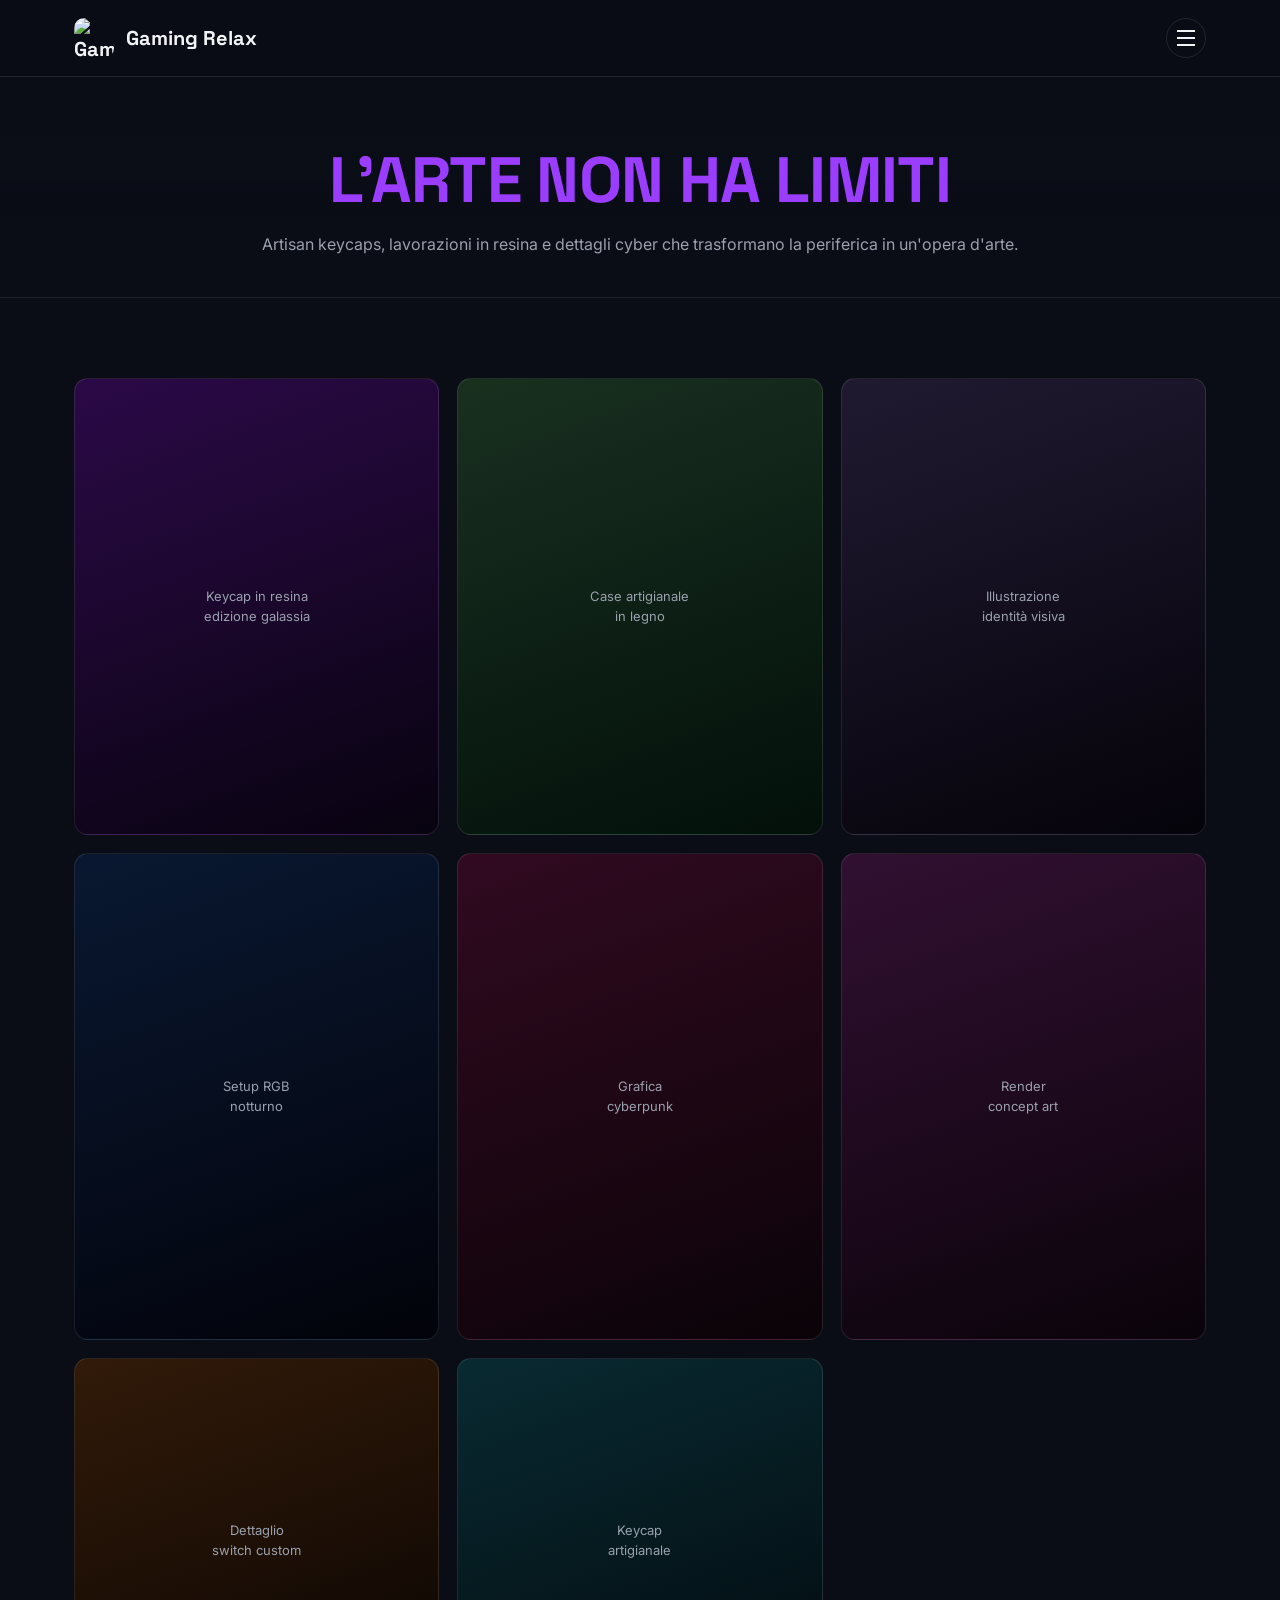
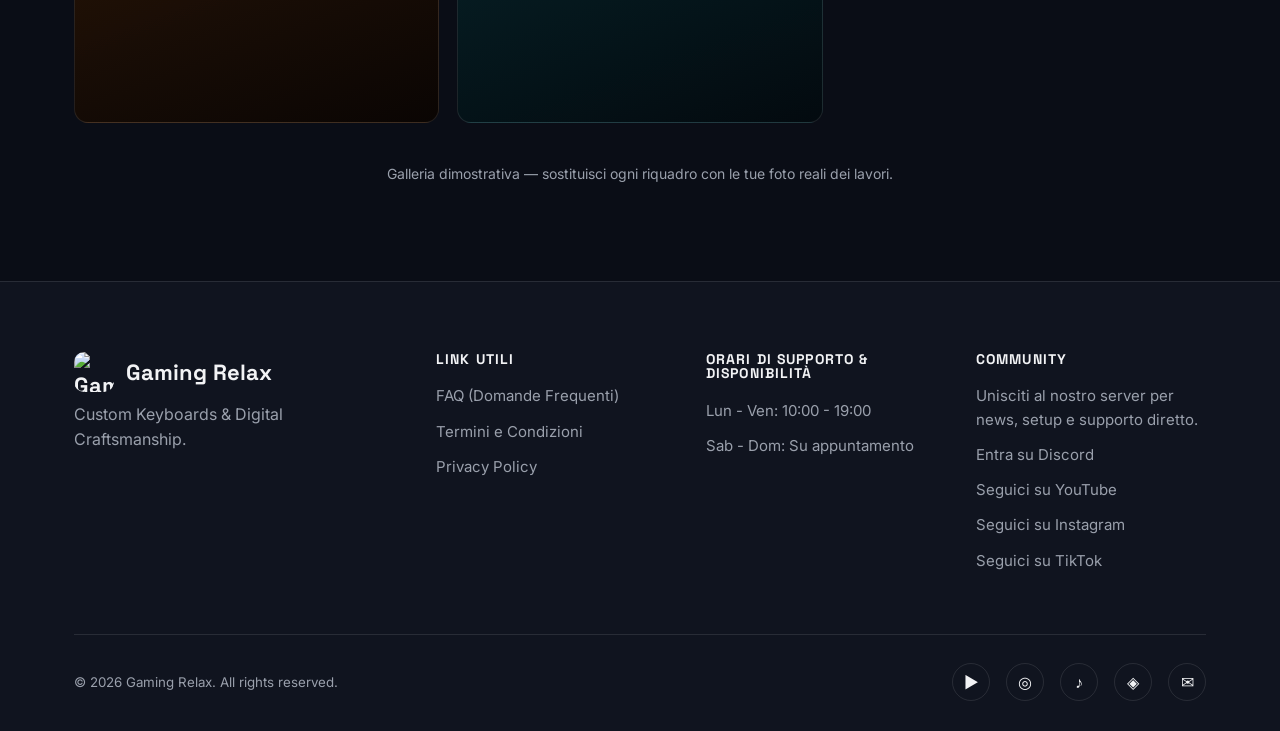
==== commit efcc83cd: "Add files via upload" ====
--- a/art.html
+++ b/art.html
@@ -4,17 +4,31 @@
 <meta charset="UTF-8">
 <meta name="viewport" content="width=device-width, initial-scale=1.0">
 <title>Art — Gaming Relax</title>
+<link rel="icon" type="image/x-icon" href="images/favicon.ico">
+<link rel="icon" type="image/png" sizes="32x32" href="images/favicon-32.png">
+<link rel="apple-touch-icon" href="images/apple-touch-icon.png">
+
+<meta property="og:type" content="website">
+<meta property="og:site_name" content="Gaming Relax">
+<meta property="og:title" content="Art — Gaming Relax">
+<meta property="og:description" content="Artisan keycaps, lavorazioni in resina e dettagli cyber che trasformano la periferica in un'opera d'arte.">
+<meta property="og:image" content="https://gamingrelaxofficials.it/images/og-image.jpg">
+<meta property="og:url" content="https://gamingrelaxofficials.it/art.html">
+<meta name="twitter:card" content="summary_large_image">
+<meta name="twitter:title" content="Art — Gaming Relax">
+<meta name="twitter:description" content="Artisan keycaps, lavorazioni in resina e dettagli cyber che trasformano la periferica in un'opera d'arte.">
+<meta name="twitter:image" content="https://gamingrelaxofficials.it/images/og-image.jpg">
 <meta name="description" content="L'arte non ha limiti. Artisan keycaps, lavorazioni in resina e dettagli cyber che trasformano la periferica in un'opera d'arte.">
 <link rel="preconnect" href="https://fonts.googleapis.com">
 <link href="https://fonts.googleapis.com/css2?family=Space+Grotesk:wght@500;700&family=Inter:wght@400;500;600&display=swap" rel="stylesheet">
 <link rel="stylesheet" href="css/style.css">
 </head>
-<body>
+<body data-page="art">
 
 <header class="site-header">
   <div class="container">
     <a href="index.html" class="brand">
-      <span class="brand__logo">🎮</span>
+      <span class="brand__logo"><img src="images/logo.png" alt="Gaming Relax logo"></span>
       Gaming Relax
     </a>
     <div class="header-actions">
@@ -36,8 +50,8 @@
 
 <section class="art-hero">
   <div class="container">
-    <h1>L'arte non ha limiti</h1>
-    <p class="lede" style="margin:18px auto 0;">Artisan keycaps, lavorazioni in resina e dettagli cyber che trasformano la periferica in un'opera d'arte.</p>
+    <h1 data-edit="title">L'arte non ha limiti</h1>
+    <p class="lede" style="margin:18px auto 0;" data-edit="subtitle">Artisan keycaps, lavorazioni in resina e dettagli cyber che trasformano la periferica in un'opera d'arte.</p>
   </div>
 </section>
 
@@ -61,7 +75,7 @@
   <div class="container">
     <div class="footer-grid">
       <div>
-        <div class="footer-brand"><span class="brand__logo">🎮</span> Gaming Relax</div>
+        <div class="footer-brand"><span class="brand__logo"><img src="images/logo.png" alt="Gaming Relax logo"></span> Gaming Relax</div>
         <p>Custom Keyboards &amp; Digital Craftsmanship.</p>
       </div>
       <div class="footer-col">
@@ -100,5 +114,6 @@
 <script src="js/script.js"></script>
 <script type="module" src="js/firebase-init.js"></script>
 <script type="module" src="js/auth.js"></script>
+<script type="module" src="js/content-dynamic.js"></script>
 </body>
 </html>
--- a/css/style.css
+++ b/css/style.css
@@ -117,12 +117,16 @@
   width: 40px;
   height: 40px;
   border-radius: 10px;
-  background: radial-gradient(circle at 30% 30%, var(--purple), #2a0a4d 70%);
+  overflow: hidden;
   display: flex;
   align-items: center;
   justify-content: center;
-  font-size: 18px;
   flex-shrink: 0;
+}
+.brand__logo img {
+  width: 100%;
+  height: 100%;
+  object-fit: cover;
 }
 
 .header-actions { display: flex; align-items: center; gap: 18px; }
@@ -173,11 +177,14 @@
 .main-nav a:hover { background: var(--lime-dim); color: var(--lime); }
 .main-nav a.active { color: var(--lime); }
 
-/* ---------------- Hero ---------------- */
+/* ---------------- Hero (HOME) ---------------- */
 .hero {
   padding: 90px 0 70px;
   text-align: center;
   border-bottom: 1px solid var(--border);
+  background-image: linear-gradient(rgba(10, 13, 22, 0.85), rgba(10, 13, 22, 0.92)), url('watermarked_img_3848057695168728181.jpg');
+  background-size: cover;
+  background-position: center;
 }
 .hero h1 {
   font-size: clamp(40px, 8vw, 84px);
@@ -189,15 +196,22 @@
   margin: 24px auto 34px;
   font-size: 18px;
 }
+
+/* ---------------- Page Hero (TEAM) ---------------- */
 .page-hero {
   padding: 70px 0 50px;
   border-bottom: 1px solid var(--border);
   text-align: center;
+  background-image: linear-gradient(rgba(10, 13, 22, 0.85), rgba(10, 13, 22, 0.92)), url('watermarked_img_11843408134156193764.jpg');
+  background-size: cover;
+  background-position: center;
 }
 .page-hero h1 { font-size: clamp(34px, 6vw, 60px); text-transform: uppercase; }
 .page-hero .lede { max-width: 620px; margin: 18px auto 0; font-size: 17px; }
 .page-hero--purple {
-  background: radial-gradient(ellipse at 50% 0%, #9b3dff22, transparent 65%);
+  background: radial-gradient(ellipse at 50% 0%, #9b3dff22, transparent 65%), linear-gradient(rgba(10, 13, 22, 0.85), rgba(10, 13, 22, 0.92)), url('watermarked_img_11843408134156193764.jpg');
+  background-size: cover;
+  background-position: center;
 }
 .page-hero--purple h1 { color: var(--purple); }
 
@@ -303,9 +317,11 @@
 /* ---------------- Store ---------------- */
 .store-hero {
   padding: 70px 0 40px;
-  background: radial-gradient(ellipse at 50% 0%, #0e3d3222, transparent 70%);
-  border-bottom: 1px solid var(--border);
-  text-align: center;
+  border-bottom: 1px solid var(--border);
+  text-align: center;
+  background-image: linear-gradient(rgba(10, 13, 22, 0.85), rgba(10, 13, 22, 0.92)), url('watermarked_img_9477128376334987139.jpg');
+  background-size: cover;
+  background-position: center;
 }
 .store-hero .eyebrow { color: var(--purple); }
 .store-hero h1 { font-size: clamp(34px, 6vw, 58px); }
@@ -347,6 +363,9 @@
   border-bottom: 1px solid var(--border);
   position: relative;
   overflow: hidden;
+  background-image: linear-gradient(rgba(10, 13, 22, 0.85), rgba(10, 13, 22, 0.92)), url('watermarked_img_1978082863011878448.jpg');
+  background-size: cover;
+  background-position: center;
 }
 .art-hero h1 { color: var(--purple); font-size: clamp(36px, 7vw, 64px); text-transform: uppercase; }
 .gallery-grid {
@@ -376,6 +395,9 @@
   padding: 70px 0 50px;
   text-align: center;
   border-bottom: 1px solid var(--border);
+  background-image: linear-gradient(rgba(10, 13, 22, 0.85), rgba(10, 13, 22, 0.92)), url('watermarked_img_2434197145355345944.jpg');
+  background-size: cover;
+  background-position: center;
 }
 .process-hero .eyebrow { color: var(--lime); }
 .process-hero h1 { font-size: clamp(32px, 6vw, 54px); color: var(--lime); text-transform: uppercase; }
@@ -400,7 +422,14 @@
 .process-cta { text-align: center; margin-top: 50px; }
 
 /* ---------------- Contact form ---------------- */
-.contact-hero { padding: 70px 0 20px; text-align: center; }
+.contact-hero { 
+  padding: 70px 0 40px; 
+  text-align: center; 
+  border-bottom: 1px solid var(--border);
+  background-image: linear-gradient(rgba(10, 13, 22, 0.85), rgba(10, 13, 22, 0.92)), url('watermarked_img_13654026618800825806.jpg');
+  background-size: cover;
+  background-position: center;
+}
 .contact-hero .eyebrow { color: var(--lime); }
 .contact-hero h1 { font-size: clamp(34px, 6vw, 60px); text-transform: uppercase; }
 .contact-hero .lede { max-width: 560px; margin: 16px auto 0; }
@@ -530,3 +559,191 @@
   section { padding: 56px 0; }
   .contact-form-wrap, .process-step { padding: 26px 22px; }
 }
+
+/* ==========================================================================
+   Auth (login / register) — menu account nell'header
+   ========================================================================== */
+.auth-menu { position: relative; }
+.auth-menu__trigger {
+  background: var(--lime);
+  color: #0a0d16;
+  font-weight: 700;
+  font-family: var(--font-display);
+  border: none;
+  cursor: pointer;
+}
+.auth-menu__dropdown {
+  position: absolute;
+  top: 52px;
+  right: 0;
+  background: #10141fee;
+  backdrop-filter: blur(14px);
+  border: 1px solid var(--border);
+  border-radius: var(--radius);
+  padding: 14px;
+  min-width: 220px;
+  display: none;
+  flex-direction: column;
+  gap: 4px;
+  box-shadow: 0 20px 40px #00000066;
+  z-index: 200;
+}
+.auth-menu.open .auth-menu__dropdown { display: flex; }
+.auth-menu__email {
+  font-size: 12px;
+  color: var(--text-dim);
+  padding: 6px 10px 12px;
+  border-bottom: 1px solid var(--border);
+  margin-bottom: 6px;
+  word-break: break-all;
+}
+.auth-menu__dropdown a, .auth-menu__dropdown button {
+  display: block;
+  width: 100%;
+  text-align: left;
+  padding: 10px;
+  border-radius: 8px;
+  border: none;
+  background: none;
+  color: var(--text);
+  font-family: var(--font-body);
+  font-weight: 600;
+  font-size: 14px;
+  cursor: pointer;
+}
+.auth-menu__dropdown a:hover, .auth-menu__dropdown button:hover { background: var(--lime-dim); color: var(--lime); }
+
+.auth-page {
+  min-height: calc(100vh - 76px);
+  display: flex;
+  align-items: center;
+  justify-content: center;
+  padding: 60px 20px;
+}
+.auth-card {
+  width: 100%;
+  max-width: 440px;
+  border: 1px solid var(--border);
+  border-radius: var(--radius);
+  background: var(--card-solid);
+  padding: 44px 38px;
+}
+.auth-card h1 { font-size: 30px; text-align: center; margin-bottom: 8px; }
+.auth-card .lede { text-align: center; font-size: 15px; margin-bottom: 30px; }
+.auth-card .btn { width: 100%; justify-content: center; }
+.auth-error {
+  background: #ff3b3b1a;
+  border: 1px solid #ff3b3b55;
+  color: #ff8080;
+  border-radius: 8px;
+  padding: 12px 14px;
+  font-size: 14px;
+  margin-bottom: 20px;
+  display: none;
+}
+.auth-error.visible { display: block; }
+.auth-switch { text-align: center; margin-top: 24px; font-size: 14px; color: var(--text-dim); }
+.auth-switch a { color: var(--lime); font-weight: 700; }
+.admin-hint {
+  margin-top: 22px;
+  font-size: 12px;
+  color: var(--text-dim);
+  text-align: center;
+  border-top: 1px solid var(--border);
+  padding-top: 18px;
+}
+
+/* ==========================================================================
+   Dashboard admin
+   ========================================================================== */
+.dashboard-guard {
+  min-height: 60vh;
+  display: flex;
+  align-items: center;
+  justify-content: center;
+  text-align: center;
+  color: var(--text-dim);
+}
+#dashboard-root { display: none; }
+
+.dash-header {
+  display: flex;
+  align-items: center;
+  justify-content: space-between;
+  flex-wrap: wrap;
+  gap: 16px;
+  padding: 40px 0 30px;
+  border-bottom: 1px solid var(--border);
+}
+.dash-header h1 { font-size: 32px; margin: 0; }
+.dash-header span { color: var(--text-dim); font-size: 14px; }
+
+.dash-tabs {
+  display: flex;
+  gap: 10px;
+  flex-wrap: wrap;
+  margin: 34px 0;
+}
+.dash-tab {
+  padding: 12px 22px;
+  border-radius: 999px;
+  border: 1px solid var(--border);
+  background: transparent;
+  color: var(--text);
+  font-weight: 700;
+  font-size: 14px;
+  cursor: pointer;
+}
+.dash-tab.active { background: var(--lime); color: #0a0d16; border-color: var(--lime); }
+
+.dash-panel { display: none; }
+.dash-panel.active { display: block; }
+
+.dash-layout {
+  display: grid;
+  grid-template-columns: 1fr 1.3fr;
+  gap: 30px;
+  align-items: start;
+}
+@media (max-width: 900px) { .dash-layout { grid-template-columns: 1fr; } }
+
+.dash-form-card {
+  border: 1px solid var(--border);
+  border-radius: var(--radius);
+  background: var(--card-solid);
+  padding: 28px;
+}
+.dash-form-card h3 { font-size: 18px; margin-bottom: 20px; }
+
+.admin-list { display: flex; flex-direction: column; gap: 12px; }
+.admin-row {
+  display: flex;
+  align-items: center;
+  gap: 14px;
+  border: 1px solid var(--border);
+  border-radius: 12px;
+  padding: 12px;
+  background: var(--card-solid);
+}
+.admin-row__thumb {
+  width: 56px; height: 56px;
+  border-radius: 8px;
+  object-fit: cover;
+  background: #000;
+  flex-shrink: 0;
+}
+.admin-row__info { flex: 1; display: flex; flex-direction: column; gap: 2px; min-width: 0; }
+.admin-row__info strong { font-size: 15px; }
+.admin-row__info span { font-size: 13px; color: var(--text-dim); }
+.admin-row__actions { display: flex; gap: 8px; flex-shrink: 0; }
+.admin-row__actions .btn { padding: 8px 14px; font-size: 13px; }
+
+.empty-hint { color: var(--text-dim); font-size: 14px; padding: 20px 0; text-align: center; }
+
+.dash-save-msg {
+  margin-top: 14px;
+  font-size: 13px;
+  color: var(--lime);
+  display: none;
+}
+.dash-save-msg.visible { display: block; }
